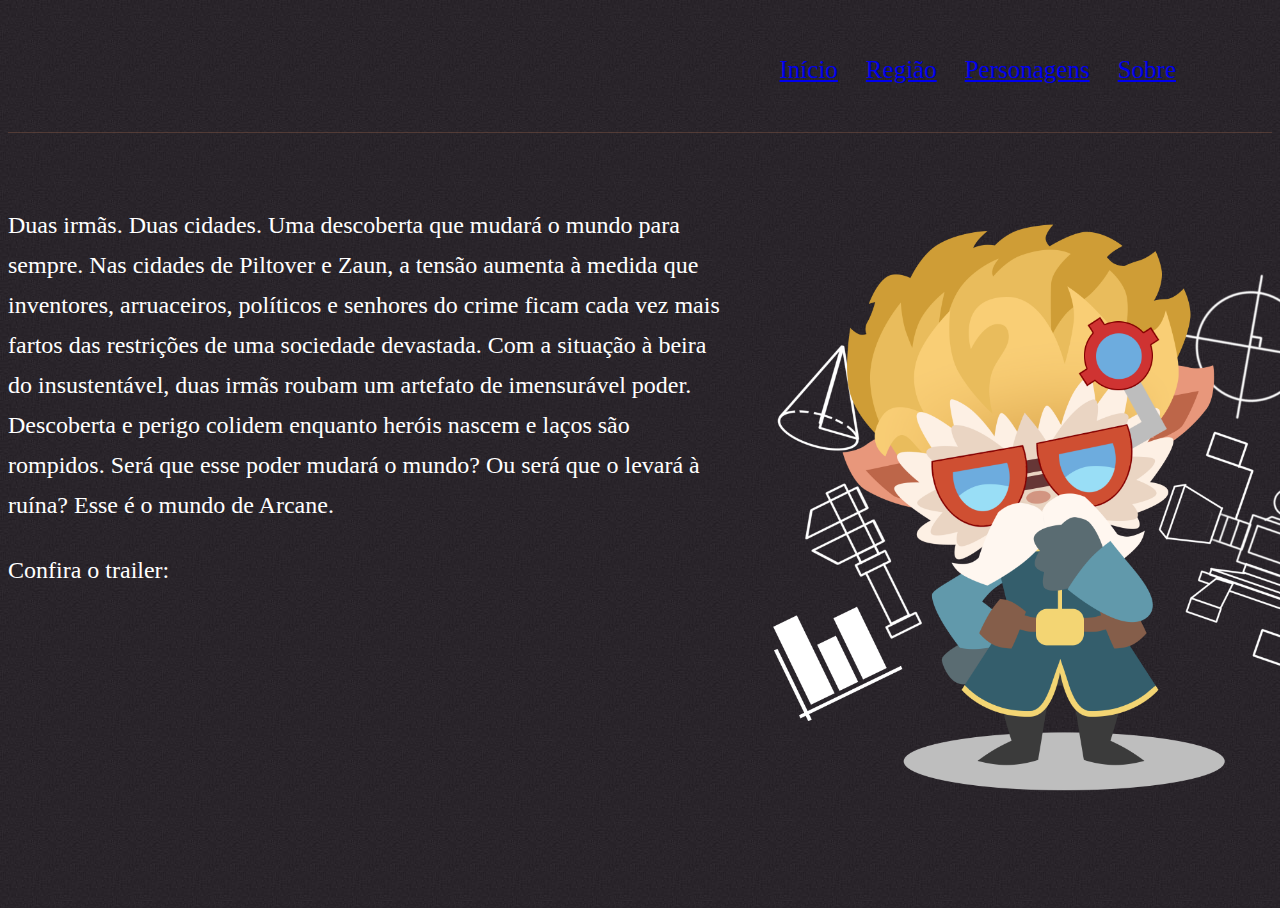
==== index.html @ 9fa4df55 "Adicionando sessão main-content" ====
<!DOCTYPE html>
<html lang="pt-BR">
<head>
    <meta charset="UTF-8">
    <meta name="viewport" content="width=device-width, initial-scale=1.0">
    <link rel="stylesheet" href="./assets/components/reset.css">
    <link rel="stylesheet" href="./assets/components/base.css">
    <title>Arcane | Início</title>

</head>
<body>
    <header class="main-header">
        <img src="./assets/img/runeterra-icone.png" alt="" class="main-logo">
        <nav>
            <a href="#" class="main-menu">Início</a>
            <a href="#" class="main-menu">Região</a>
            <a href="#" class="main-menu">Personagens</a>
            <a href="#" class="main-menu">Sobre</a>
        </nav>
    </header>

    <section class="main-content">
        <div class="wrap-trailer">
            <p class="description">Duas irmãs. Duas cidades. Uma descoberta que mudará o mundo para sempre. Nas cidades de Piltover e Zaun, 
            a tensão aumenta à medida que inventores, arruaceiros, políticos e senhores do crime ficam cada vez mais fartos das restrições de uma sociedade devastada.
             Com a situação à beira do insustentável, duas irmãs roubam um artefato de imensurável poder. Descoberta e perigo colidem enquanto heróis nascem e laços são rompidos. 
             Será que esse poder mudará o mundo? Ou será que o levará à ruína? Esse é o mundo de Arcane.</p>
             <span class="span-trailer">Confira o trailer:</span>
             <iframe class="trailer" src="https://www.youtube.com/embed/3MB3OK3Xnvs" title="YouTube video player" frameborder="0" allow="accelerometer; autoplay; clipboard-write; encrypted-media; gyroscope; picture-in-picture" allowfullscreen></iframe>
        </div>
        <img src="./assets/img/heimerdinger.png" alt="Imagem heimerdinger" class="banner-heimer">
    </section>
</body>
</html>
---- assets/components/base.css ----
@import url(main-header.css);
@import url(main-content.css);

:root {
    --branco: white;
}

body {
    background: repeat url(../img/background-dark-grey-noise.jpg);
    color: var(--branco);
}
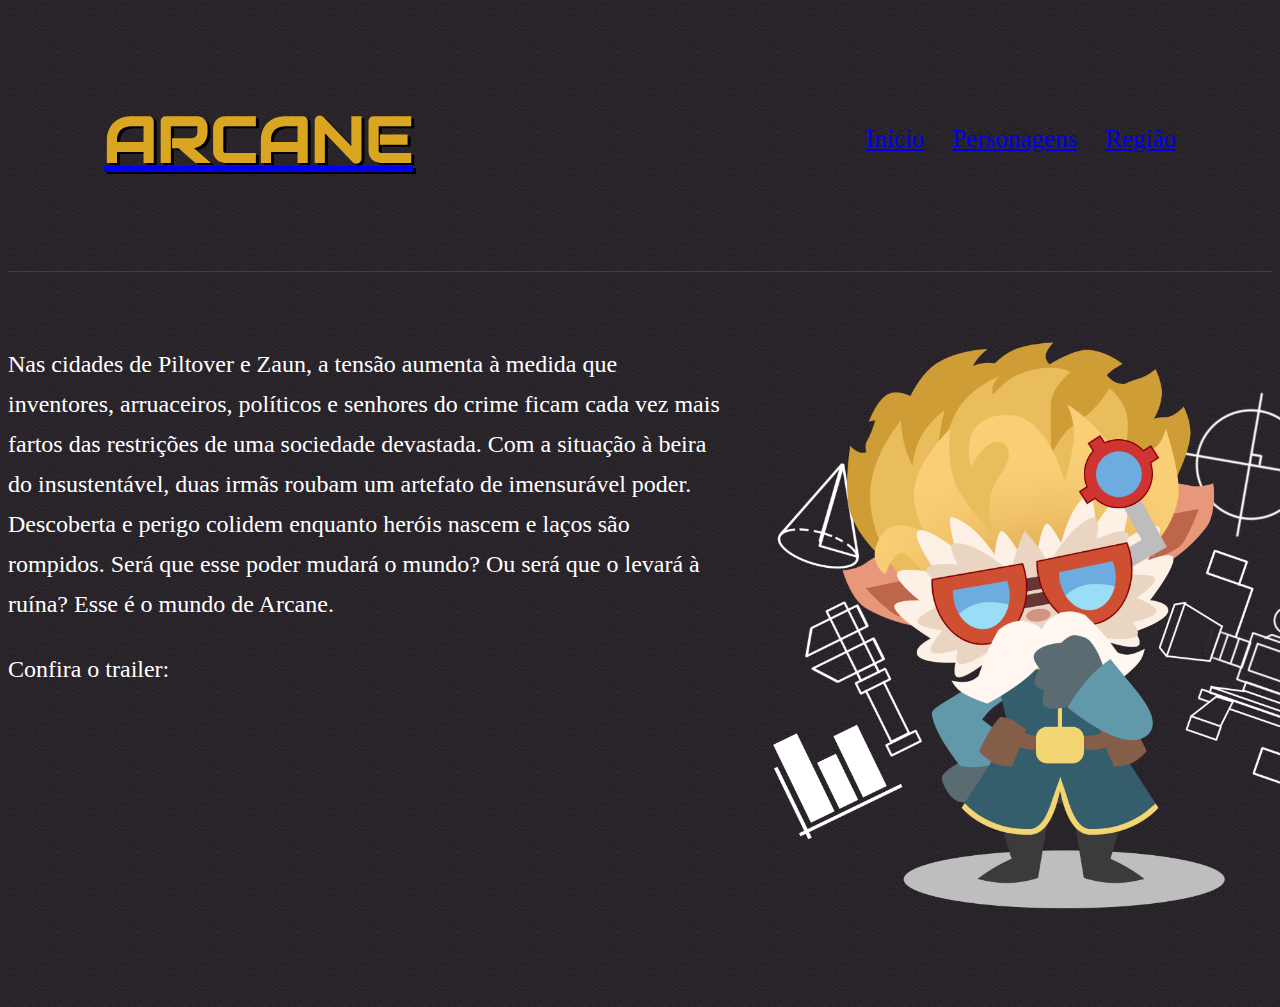
==== commit 73e3ce41: "Adicionando cartazes personagens e sessão main-section" ====
--- a/index.html
+++ b/index.html
@@ -10,18 +10,17 @@
 </head>
 <body>
     <header class="main-header">
-        <img src="./assets/img/runeterra-icone.png" alt="" class="main-logo">
+        <a href="/index.html"> <h1 class="main-title">ARCANE</h1> </a>
         <nav>
-            <a href="#" class="main-menu">Início</a>
+            <a href="index.html" class="main-menu">Início</a>
+            <a href="personagens.html" class="main-menu">Personagens</a>
             <a href="#" class="main-menu">Região</a>
-            <a href="#" class="main-menu">Personagens</a>
-            <a href="#" class="main-menu">Sobre</a>
         </nav>
     </header>
 
     <section class="main-content">
         <div class="wrap-trailer">
-            <p class="description">Duas irmãs. Duas cidades. Uma descoberta que mudará o mundo para sempre. Nas cidades de Piltover e Zaun, 
+            <p class="description">Nas cidades de Piltover e Zaun, 
             a tensão aumenta à medida que inventores, arruaceiros, políticos e senhores do crime ficam cada vez mais fartos das restrições de uma sociedade devastada.
              Com a situação à beira do insustentável, duas irmãs roubam um artefato de imensurável poder. Descoberta e perigo colidem enquanto heróis nascem e laços são rompidos. 
              Será que esse poder mudará o mundo? Ou será que o levará à ruína? Esse é o mundo de Arcane.</p>
--- a/assets/components/base.css
+++ b/assets/components/base.css
@@ -1,8 +1,12 @@
+@import url('https://fonts.googleapis.com/css2?family=Audiowide&display=swap');
 @import url(main-header.css);
 @import url(main-content.css);
+@import url(caracters.css);
+@import url(/assets/pages/vi.html);
 
 :root {
     --branco: white;
+    --titulo: 'Audiowide', cursive;
 }
 
 body {
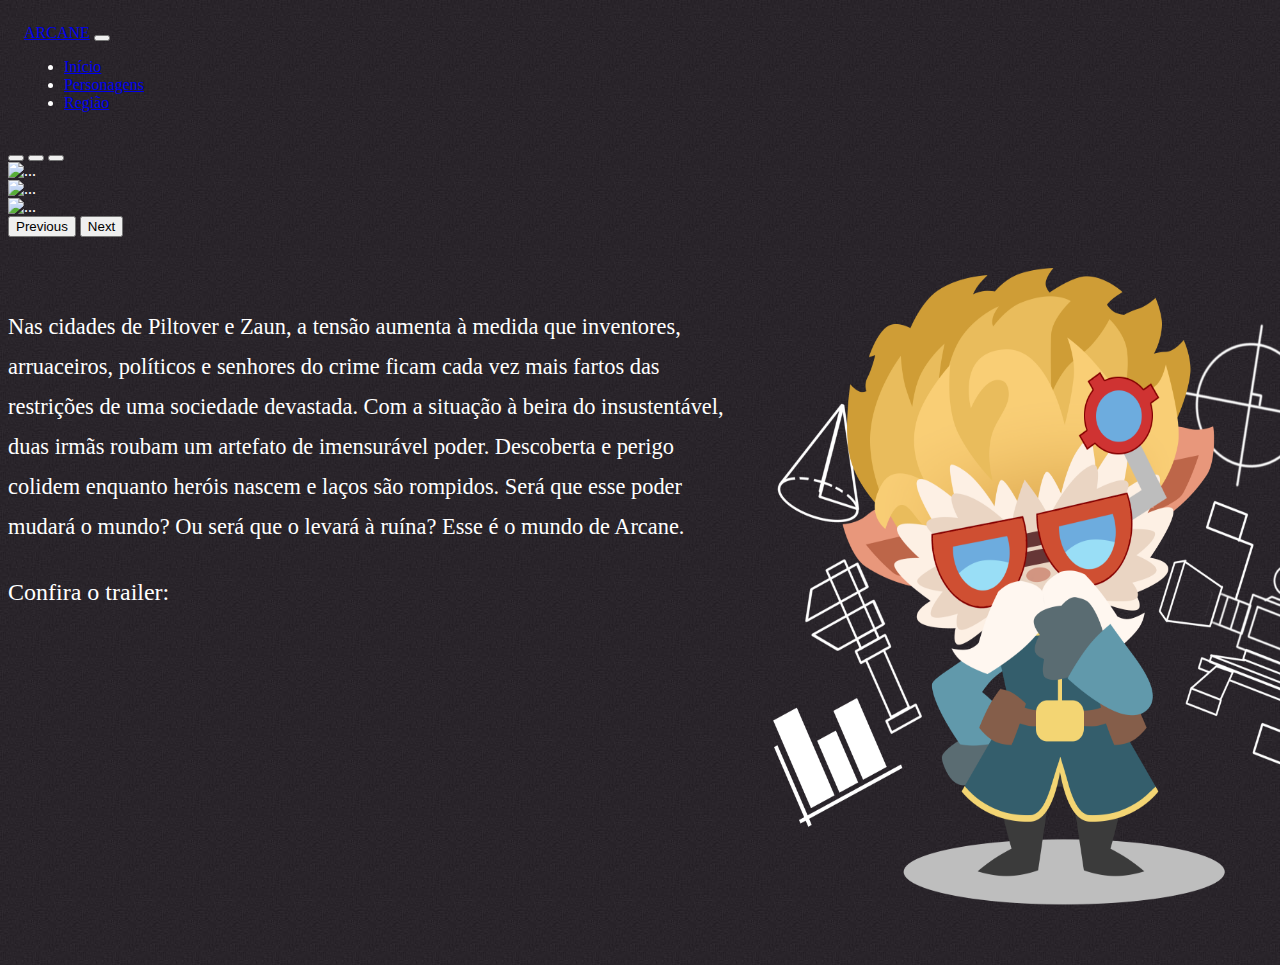
==== commit fa915bb0: "Adicionando imagem e vídeo a página principal" ====
--- a/index.html
+++ b/index.html
@@ -3,20 +3,67 @@
 <head>
     <meta charset="UTF-8">
     <meta name="viewport" content="width=device-width, initial-scale=1.0">
-    <link rel="stylesheet" href="./assets/components/reset.css">
+    <!-- <link rel="stylesheet" href="./assets/components/reset.css"> -->
+    <link href="https://cdn.jsdelivr.net/npm/bootstrap@5.1.3/dist/css/bootstrap.min.css" rel="stylesheet" integrity="sha384-1BmE4kWBq78iYhFldvKuhfTAU6auU8tT94WrHftjDbrCEXSU1oBoqyl2QvZ6jIW3" crossorigin="anonymous">
     <link rel="stylesheet" href="./assets/components/base.css">
     <title>Arcane | Início</title>
 
 </head>
 <body>
     <header class="main-header">
-        <a href="/index.html"> <h1 class="main-title">ARCANE</h1> </a>
-        <nav>
-            <a href="index.html" class="main-menu">Início</a>
-            <a href="personagens.html" class="main-menu">Personagens</a>
-            <a href="#" class="main-menu">Região</a>
-        </nav>
+        <nav class="navbar navbar-expand-lg navbar-light">
+            <div class="container-fluid">
+              <a class="navbar-brand" href="#">ARCANE</a>
+              <button class="navbar-toggler" type="button" data-bs-toggle="collapse" data-bs-target="#navbarNav" aria-controls="navbarNav" aria-expanded="false" aria-label="Toggle navigation">
+                <span class="navbar-toggler-icon"></span>
+              </button>
+              <div class="collapse navbar-collapse" id="navbarNav">
+                <ul class="navbar-nav">
+                  <li class="nav-item">
+                    <a class="nav-link" aria-current="page" href="index.html">Início</a>
+                  </li>
+                  <li class="nav-item">
+                    <a class="nav-link" href="personagens.html">Personagens</a>
+                  </li>
+                  <li class="nav-item">
+                    <a class="nav-link" href="regiao.html">Região</a>
+                  </li>
+                </ul>
+              </div>
+            </div>
+          </nav>
     </header>
+
+
+    <!-- HTML DO CARROSSEL -->
+    <main>
+        <div id="carouselExampleIndicators" data-bs-interval="3000" class="carousel slide" data-bs-ride="carousel">
+            <div class="carousel-indicators">
+              <button type="button" data-bs-target="#carouselExampleIndicators" data-bs-slide-to="0" class="active" aria-current="true" aria-label="Slide 1"></button>
+              <button type="button" data-bs-target="#carouselExampleIndicators" data-bs-slide-to="1" aria-label="Slide 2"></button>
+              <button type="button" data-bs-target="#carouselExampleIndicators" data-bs-slide-to="2" aria-label="Slide 3"></button>
+            </div>
+            <div class="carousel-inner">
+              <div class="carousel-item active">
+                <img src="/assets/img/carrossel/Arcane_01.jpeg" class="d-block w-100 img-carrossel" alt="...">
+              </div>
+              <div class="carousel-item">
+                <img src="assets/img/carrossel/Piltover.png" class="d-block w-100 img-carrossel" alt="...">
+              </div>
+              <div class="carousel-item">
+                <img src="assets/img/carrossel/Zaun.jpg" class="d-block w-100 img-carrossel" alt="...">
+              </div>
+            </div>
+            <button class="carousel-control-prev" type="button" data-bs-target="#carouselExampleIndicators" data-bs-slide="prev">
+              <span class="carousel-control-prev-icon" aria-hidden="true"></span>
+              <span class="visually-hidden">Previous</span>
+            </button>
+            <button class="carousel-control-next" type="button" data-bs-target="#carouselExampleIndicators" data-bs-slide="next">
+              <span class="carousel-control-next-icon" aria-hidden="true"></span>
+              <span class="visually-hidden">Next</span>
+            </button>
+          </div>
+    </main>
 
     <section class="main-content">
         <div class="wrap-trailer">
@@ -28,6 +75,10 @@
              <iframe class="trailer" src="https://www.youtube.com/embed/3MB3OK3Xnvs" title="YouTube video player" frameborder="0" allow="accelerometer; autoplay; clipboard-write; encrypted-media; gyroscope; picture-in-picture" allowfullscreen></iframe>
         </div>
         <img src="./assets/img/heimerdinger.png" alt="Imagem heimerdinger" class="banner-heimer">
-    </section>
+   </section> 
+
+
+<script src="https://cdn.jsdelivr.net/npm/@popperjs/core@2.10.2/dist/umd/popper.min.js" integrity="sha384-7+zCNj/IqJ95wo16oMtfsKbZ9ccEh31eOz1HGyDuCQ6wgnyJNSYdrPa03rtR1zdB" crossorigin="anonymous"></script>
+<script src="https://cdn.jsdelivr.net/npm/bootstrap@5.1.3/dist/js/bootstrap.min.js" integrity="sha384-QJHtvGhmr9XOIpI6YVutG+2QOK9T+ZnN4kzFN1RtK3zEFEIsxhlmWl5/YESvpZ13" crossorigin="anonymous"></script>
 </body>
 </html>--- a/assets/components/base.css
+++ b/assets/components/base.css
@@ -3,10 +3,14 @@
 @import url(main-content.css);
 @import url(caracters.css);
 @import url(/assets/pages/vi.html);
+@import url(main-section.css);
+@import url(side-char.css);
 
 :root {
     --branco: white;
+    --amarelo: goldenrod;
     --titulo: 'Audiowide', cursive;
+
 }
 
 body {
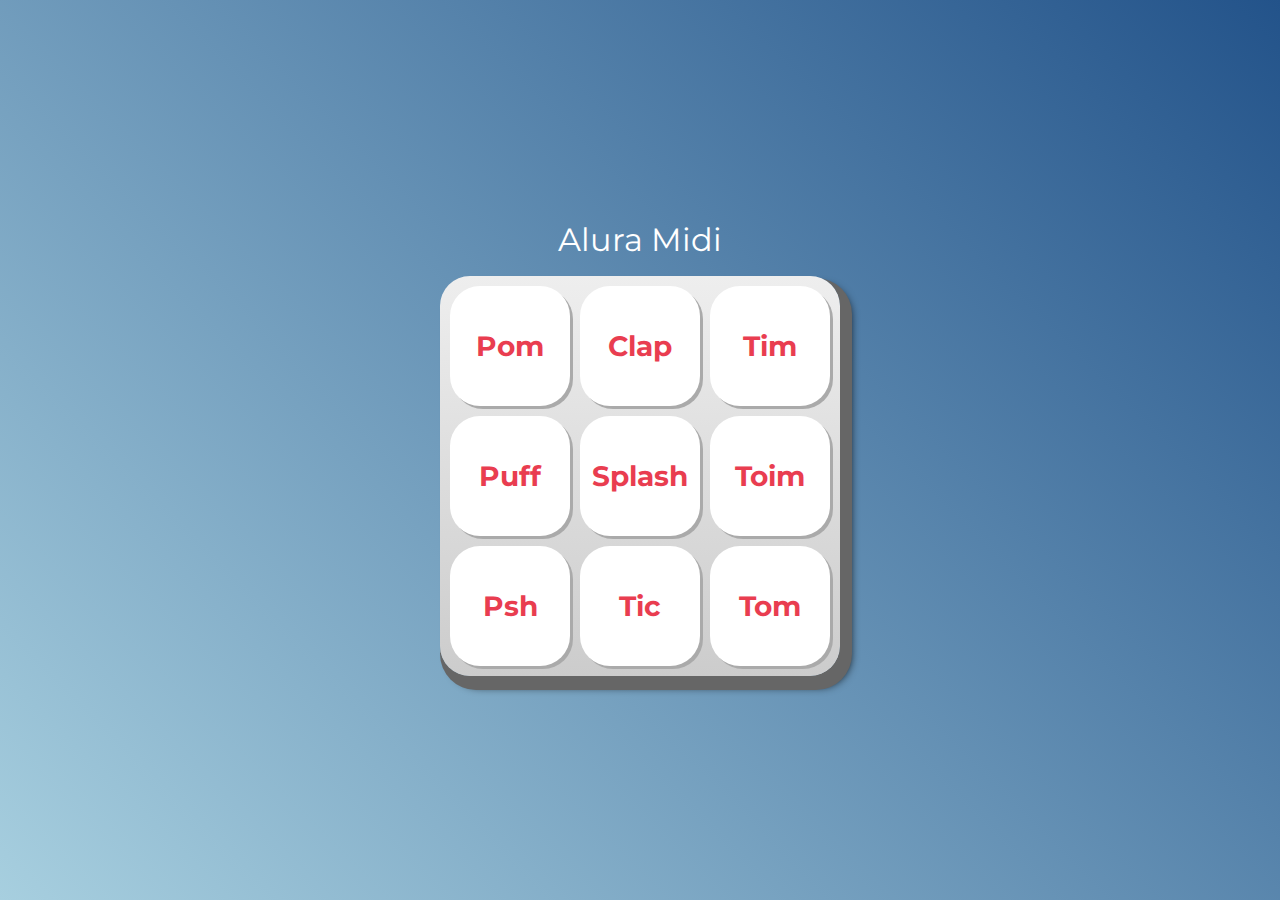
==== commit e41fd3db: "arquivos aluramidi" ====
--- a/index.html
+++ b/index.html
@@ -2,83 +2,47 @@
 <html lang="pt-BR">
 <head>
     <meta charset="UTF-8">
+    <meta http-equiv="X-UA-Compatible" content="IE=edge">
     <meta name="viewport" content="width=device-width, initial-scale=1.0">
-    <!-- <link rel="stylesheet" href="./assets/components/reset.css"> -->
-    <link href="https://cdn.jsdelivr.net/npm/bootstrap@5.1.3/dist/css/bootstrap.min.css" rel="stylesheet" integrity="sha384-1BmE4kWBq78iYhFldvKuhfTAU6auU8tT94WrHftjDbrCEXSU1oBoqyl2QvZ6jIW3" crossorigin="anonymous">
-    <link rel="stylesheet" href="./assets/components/base.css">
-    <title>Arcane | Início</title>
+
+    <title>Alura MIDI</title>
+
+    <link rel="preconnect" href="https://fonts.googleapis.com">
+    <link rel="preconnect" href="https://fonts.gstatic.com" crossorigin>
+    <link href="https://fonts.googleapis.com/css2?family=Montserrat:wght@500;600&display=swap" rel="stylesheet">
+
+    <link rel="icon" type="image/png" href="images/bateria.png">
+    <link rel="stylesheet" href="css/reset.css">
+    <link rel="stylesheet" href="css/estilos.css">
 
 </head>
 <body>
-    <header class="main-header">
-        <nav class="navbar navbar-expand-lg navbar-light">
-            <div class="container-fluid">
-              <a class="navbar-brand" href="#">ARCANE</a>
-              <button class="navbar-toggler" type="button" data-bs-toggle="collapse" data-bs-target="#navbarNav" aria-controls="navbarNav" aria-expanded="false" aria-label="Toggle navigation">
-                <span class="navbar-toggler-icon"></span>
-              </button>
-              <div class="collapse navbar-collapse" id="navbarNav">
-                <ul class="navbar-nav">
-                  <li class="nav-item">
-                    <a class="nav-link" aria-current="page" href="index.html">Início</a>
-                  </li>
-                  <li class="nav-item">
-                    <a class="nav-link" href="personagens.html">Personagens</a>
-                  </li>
-                  <li class="nav-item">
-                    <a class="nav-link" href="regiao.html">Região</a>
-                  </li>
-                </ul>
-              </div>
-            </div>
-          </nav>
-    </header>
 
+    <h1>Alura Midi</h1>
 
-    <!-- HTML DO CARROSSEL -->
-    <main>
-        <div id="carouselExampleIndicators" data-bs-interval="3000" class="carousel slide" data-bs-ride="carousel">
-            <div class="carousel-indicators">
-              <button type="button" data-bs-target="#carouselExampleIndicators" data-bs-slide-to="0" class="active" aria-current="true" aria-label="Slide 1"></button>
-              <button type="button" data-bs-target="#carouselExampleIndicators" data-bs-slide-to="1" aria-label="Slide 2"></button>
-              <button type="button" data-bs-target="#carouselExampleIndicators" data-bs-slide-to="2" aria-label="Slide 3"></button>
-            </div>
-            <div class="carousel-inner">
-              <div class="carousel-item active">
-                <img src="/assets/img/carrossel/Arcane_01.jpeg" class="d-block w-100 img-carrossel" alt="...">
-              </div>
-              <div class="carousel-item">
-                <img src="assets/img/carrossel/Piltover.png" class="d-block w-100 img-carrossel" alt="...">
-              </div>
-              <div class="carousel-item">
-                <img src="assets/img/carrossel/Zaun.jpg" class="d-block w-100 img-carrossel" alt="...">
-              </div>
-            </div>
-            <button class="carousel-control-prev" type="button" data-bs-target="#carouselExampleIndicators" data-bs-slide="prev">
-              <span class="carousel-control-prev-icon" aria-hidden="true"></span>
-              <span class="visually-hidden">Previous</span>
-            </button>
-            <button class="carousel-control-next" type="button" data-bs-target="#carouselExampleIndicators" data-bs-slide="next">
-              <span class="carousel-control-next-icon" aria-hidden="true"></span>
-              <span class="visually-hidden">Next</span>
-            </button>
-          </div>
-    </main>
+    <section class="teclado">
+        <button class="tecla tecla_pom">Pom</button>
+        <button class="tecla tecla_clap">Clap</button>
+        <button class="tecla tecla_tim">Tim</button>
 
-    <section class="main-content">
-        <div class="wrap-trailer">
-            <p class="description">Nas cidades de Piltover e Zaun, 
-            a tensão aumenta à medida que inventores, arruaceiros, políticos e senhores do crime ficam cada vez mais fartos das restrições de uma sociedade devastada.
-             Com a situação à beira do insustentável, duas irmãs roubam um artefato de imensurável poder. Descoberta e perigo colidem enquanto heróis nascem e laços são rompidos. 
-             Será que esse poder mudará o mundo? Ou será que o levará à ruína? Esse é o mundo de Arcane.</p>
-             <span class="span-trailer">Confira o trailer:</span>
-             <iframe class="trailer" src="https://www.youtube.com/embed/3MB3OK3Xnvs" title="YouTube video player" frameborder="0" allow="accelerometer; autoplay; clipboard-write; encrypted-media; gyroscope; picture-in-picture" allowfullscreen></iframe>
-        </div>
-        <img src="./assets/img/heimerdinger.png" alt="Imagem heimerdinger" class="banner-heimer">
-   </section> 
+        <button class="tecla tecla_puff">Puff</button>
+        <button class="tecla tecla_splash">Splash</button>
+        <button class="tecla tecla_toim">Toim</button>
 
+        <button class="tecla tecla_psh">Psh</button>
+        <button class="tecla tecla_tic">Tic</button>
+        <button class="tecla tecla_tom">Tom</button>
+    </section>
 
-<script src="https://cdn.jsdelivr.net/npm/@popperjs/core@2.10.2/dist/umd/popper.min.js" integrity="sha384-7+zCNj/IqJ95wo16oMtfsKbZ9ccEh31eOz1HGyDuCQ6wgnyJNSYdrPa03rtR1zdB" crossorigin="anonymous"></script>
-<script src="https://cdn.jsdelivr.net/npm/bootstrap@5.1.3/dist/js/bootstrap.min.js" integrity="sha384-QJHtvGhmr9XOIpI6YVutG+2QOK9T+ZnN4kzFN1RtK3zEFEIsxhlmWl5/YESvpZ13" crossorigin="anonymous"></script>
+    <audio src="sounds/keyq.wav" id="som_tecla_pom"></audio>
+    <audio src="sounds/keyw.wav" id="som_tecla_clap"></audio>
+    <audio src="sounds/keye.wav" id="som_tecla_tim"></audio>
+    <audio src="sounds/keya.wav" id="som_tecla_puff"></audio>
+    <audio src="sounds/keys.wav" id="som_tecla_splash"></audio>
+    <audio src="sounds/keyd.wav" id="som_tecla_toim"></audio>
+    <audio src="sounds/keyz.wav" id="som_tecla_psh"></audio>
+    <audio src="sounds/keyx.wav" id="som_tecla_tic"></audio>
+    <audio src="sounds/keyc.wav" id="som_tecla_tom"></audio>
+
 </body>
-</html>+</html>
--- a/css/estilos.css
+++ b/css/estilos.css
@@ -0,0 +1,67 @@
+:root {
+  --cinza: #aaa;
+  --vermelha: #e93d50;
+  --vermelha-escura: #af303f;
+  --branca: #fff;
+  --luz: rgb(229, 255, 0);
+}
+
+body {
+  align-items: center;
+  background: linear-gradient(45deg, #a7cfdf 0%,#23538a 100%);
+  display: flex;
+  justify-content: center;
+  flex-direction: column;
+  font-family: 'Montserrat', sans-serif;
+  min-height: 100vh;
+}
+
+h1 {
+  color: var(--branca);
+  margin-bottom: 20px;
+  font-size: 2rem;
+}
+
+.teclado {
+  background: linear-gradient(to bottom, #eeeeee 0%,#cccccc 100%);
+  box-shadow: 6px 8px 0 6px #666, 10px 10px 10px #000;
+  border-radius: 30px;
+  display: grid;
+  gap: 10px;
+  grid-template-columns: repeat(3, 1fr);
+  padding: 10px;
+}
+
+.tecla {
+  background-color: var(--branca);
+  border-radius: 30px;
+  box-shadow: 3px 3px 0 var(--cinza);
+  color: var(--vermelha);
+  cursor: pointer;
+  height: 120px;
+  font-size: 1.75em;
+  font-weight: bold;
+  line-height: 120px;
+  text-align: center;
+  width: 120px;
+}
+
+.tecla.ativa,
+.tecla:active {
+  background-color: var(--vermelha);
+  border: 4px solid  var(--vermelha);
+  box-shadow: 3px 3px 0 var(--vermelha-escura) inset;
+  color: var(--branca);
+  outline: none;
+}
+
+.tecla.focus,
+.tecla:focus {
+  outline: none;
+  box-shadow: 1px 1px 10px var(--luz);
+}
+
+.tecla.active:focus,
+.tecla:active:focus {
+  box-shadow: 3px 3px 0 var(--vermelha-escura) inset, 1px 1px 10px var(--luz);
+}
